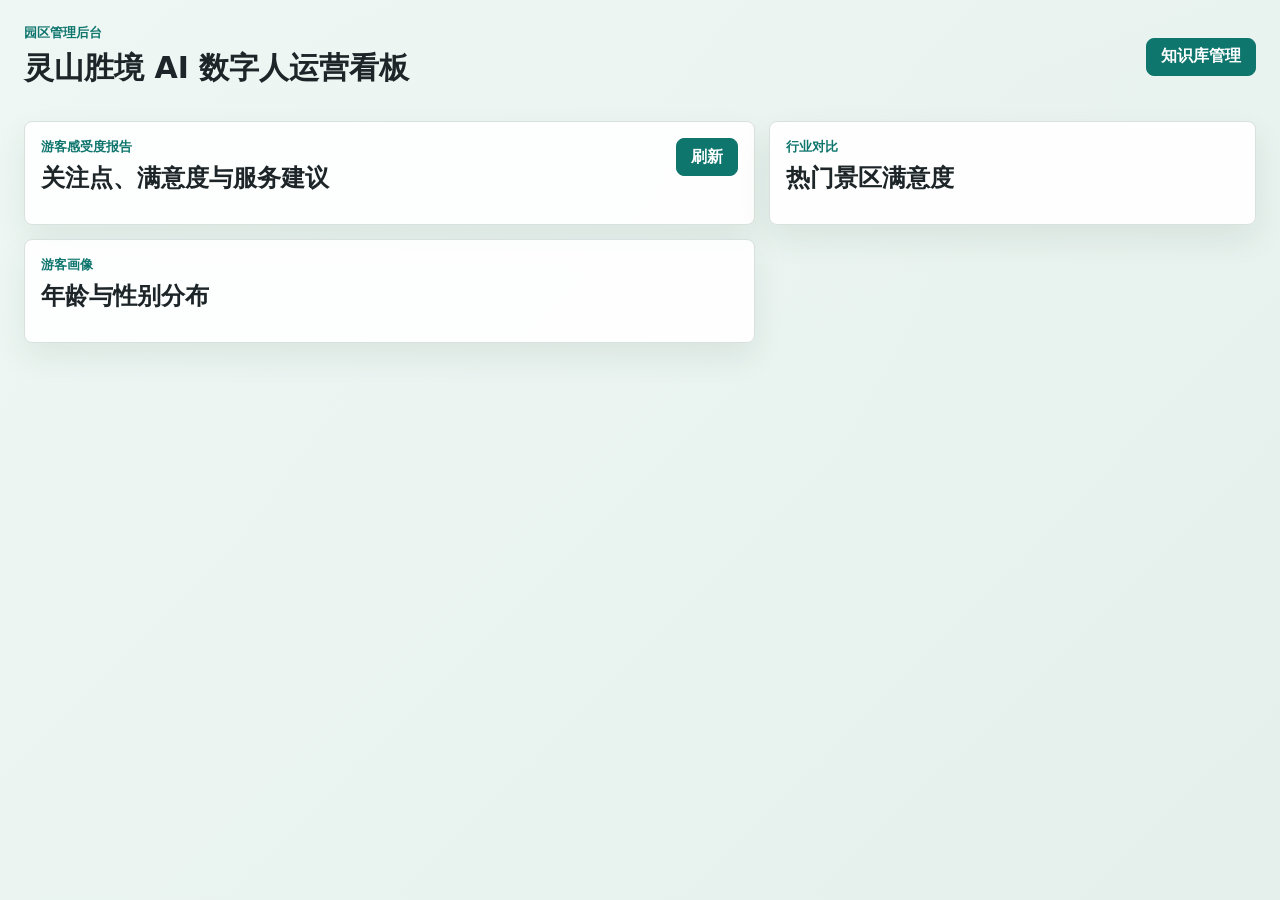
==== src/frontend/admin.html @ b8126a4d "Initial Cyra AI guide demo" ====
<!doctype html>
<html lang="zh-CN">
  <head>
    <meta charset="UTF-8" />
    <meta name="viewport" content="width=device-width, initial-scale=1.0" />
    <title>园区管理后台 · Cyra</title>
    <link rel="stylesheet" href="./styles/admin.css" />
  </head>
  <body>
    <main class="admin-shell">
      <header class="admin-header">
        <div>
          <p>园区管理后台</p>
          <h1>灵山胜境 AI 数字人运营看板</h1>
        </div>
        <nav class="admin-actions" aria-label="后台导航">
          <a id="knowledgeManagementLink" href="./knowledge.html">知识库管理</a>
        </nav>
      </header>

      <section class="metrics-grid" id="metricsGrid"></section>

      <section class="admin-layout">
        <article class="panel large">
          <div class="panel-head">
            <div>
              <p>游客感受度报告</p>
              <h2>关注点、满意度与服务建议</h2>
            </div>
            <button id="refreshButton" type="button">刷新</button>
          </div>
          <div id="reportBox" class="report-box"></div>
        </article>

        <article class="panel">
          <div class="panel-head">
            <div>
              <p>行业对比</p>
              <h2>热门景区满意度</h2>
            </div>
          </div>
          <div id="topAttractions" class="rank-list"></div>
        </article>

        <article class="panel">
          <div class="panel-head">
            <div>
              <p>游客画像</p>
              <h2>年龄与性别分布</h2>
            </div>
          </div>
          <div id="profileBox" class="bars"></div>
        </article>
      </section>
    </main>

    <script type="module" src="./scripts/admin.js"></script>
  </body>
</html>
---- src/frontend/styles/admin.css ----
:root {
  color-scheme: light;
  --ink: #1d2528;
  --muted: #627174;
  --line: #d8e1dd;
  --panel: #ffffff;
  --bg: #eef5f1;
  --accent: #0f766e;
  --accent-2: #a16207;
}

* {
  box-sizing: border-box;
}

body {
  margin: 0;
  min-height: 100vh;
  background:
    linear-gradient(135deg, rgba(238, 247, 243, 0.96), rgba(228, 239, 235, 0.98)),
    radial-gradient(circle at 16% 20%, rgba(15, 118, 110, 0.12), transparent 28%),
    radial-gradient(circle at 80% 12%, rgba(161, 98, 7, 0.12), transparent 30%);
  background-size: cover;
  background-position: center;
  background-attachment: fixed;
  color: var(--ink);
  font-family: "Microsoft YaHei", "PingFang SC", system-ui, sans-serif;
}

.admin-shell {
  width: min(1440px, 100%);
  margin: 0 auto;
  padding: 24px;
}

.admin-header {
  display: flex;
  align-items: center;
  justify-content: space-between;
  gap: 20px;
  margin-bottom: 18px;
}

.admin-header p,
.panel-head p,
.metric-card p {
  margin: 0 0 6px;
  color: var(--accent);
  font-size: 13px;
  font-weight: 800;
}

.admin-header h1,
.panel-head h2 {
  margin: 0;
  letter-spacing: 0;
}

.admin-header h1 {
  font-size: 30px;
}

.admin-header a,
.panel-head button {
  height: 38px;
  display: inline-grid;
  place-items: center;
  padding: 0 14px;
  border: 1px solid var(--accent);
  border-radius: 8px;
  background: var(--accent);
  color: #fff;
  text-decoration: none;
  font: inherit;
  font-weight: 800;
  cursor: pointer;
}

.metrics-grid {
  display: grid;
  grid-template-columns: repeat(5, minmax(0, 1fr));
  gap: 12px;
  margin-bottom: 14px;
}

.metric-card,
.panel {
  border: 1px solid var(--line);
  border-radius: 8px;
  background: rgba(255, 255, 255, 0.9);
  box-shadow: 0 14px 32px rgba(30, 60, 54, 0.08);
}

.metric-card {
  padding: 16px;
}

.metric-card strong {
  display: block;
  margin-bottom: 5px;
  font-size: 28px;
}

.metric-card span,
.knowledge-item span,
.rank-item small,
.focus-grid small {
  color: var(--muted);
  font-size: 12px;
  font-weight: 700;
}

.admin-layout {
  display: grid;
  grid-template-columns: minmax(0, 1.2fr) minmax(320px, 0.8fr);
  gap: 14px;
}

.panel {
  min-width: 0;
  padding: 16px;
}

.panel.large {
  grid-column: span 1;
}

.panel-head {
  display: flex;
  align-items: flex-start;
  justify-content: space-between;
  gap: 12px;
  margin-bottom: 14px;
}

.report-box .summary {
  margin: 0 0 14px;
  color: var(--muted);
  line-height: 1.7;
}

.focus-grid {
  display: grid;
  grid-template-columns: repeat(3, minmax(0, 1fr));
  gap: 10px;
}

.focus-grid div {
  padding: 12px;
  border: 1px solid var(--line);
  border-radius: 8px;
  background: #f8fbf9;
}

.focus-grid span,
.focus-grid strong,
.focus-grid small {
  display: block;
}

.focus-grid strong {
  margin: 8px 0 4px;
  color: var(--accent);
  font-size: 26px;
}

h3 {
  margin: 16px 0 8px;
}

ul {
  margin: 0 0 14px;
  padding-left: 20px;
  line-height: 1.8;
}

.rank-list,
.bars {
  display: grid;
  gap: 10px;
}

.rank-item {
  display: grid;
  grid-template-columns: 30px minmax(0, 1fr);
  gap: 10px;
  align-items: start;
}

.rank-item > span {
  width: 30px;
  height: 30px;
  display: grid;
  place-items: center;
  border-radius: 50%;
  background: rgba(15, 118, 110, 0.12);
  color: var(--accent);
  font-weight: 900;
}

.rank-item strong,
.rank-item small {
  display: block;
}

.bar-row {
  display: grid;
  grid-template-columns: 72px minmax(0, 1fr) 54px;
  gap: 10px;
  align-items: center;
  font-size: 13px;
}

.bar-row div {
  height: 10px;
  overflow: hidden;
  border-radius: 999px;
  background: #e4ece8;
}

.bar-row i {
  height: 100%;
  display: block;
  border-radius: inherit;
  background: var(--accent-2);
}

@media (max-width: 980px) {
  .metrics-grid,
  .admin-layout,
  .focus-grid {
    grid-template-columns: 1fr;
  }
}
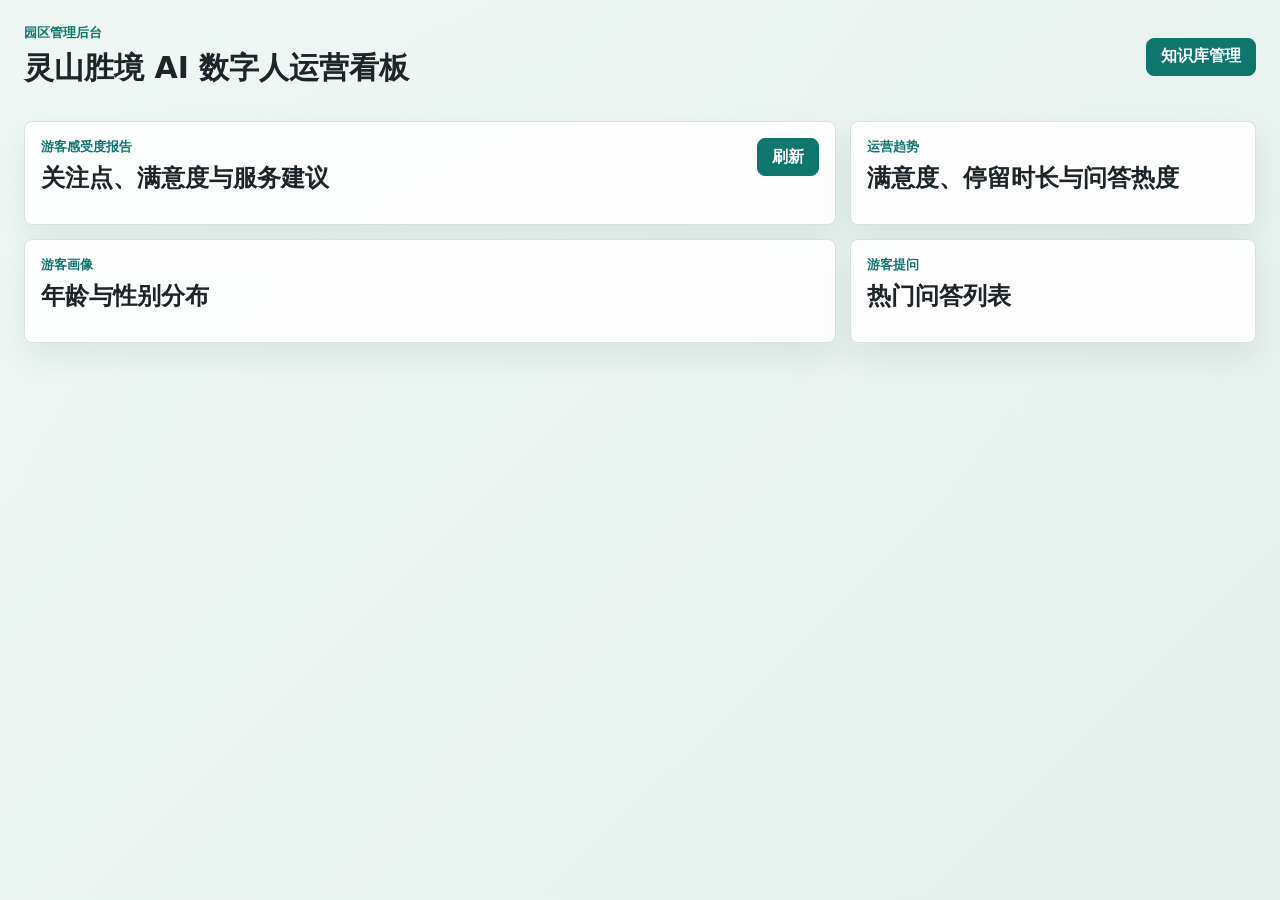
==== commit a9c8ab41: "Update Cyra dashboard and backend integrations" ====
--- a/src/frontend/admin.html
+++ b/src/frontend/admin.html
@@ -35,11 +35,11 @@
         <article class="panel">
           <div class="panel-head">
             <div>
-              <p>行业对比</p>
-              <h2>热门景区满意度</h2>
+              <p>运营趋势</p>
+              <h2>满意度、停留时长与问答热度</h2>
             </div>
           </div>
-          <div id="topAttractions" class="rank-list"></div>
+          <div id="trendChart" class="trend-chart"></div>
         </article>
 
         <article class="panel">
@@ -51,6 +51,16 @@
           </div>
           <div id="profileBox" class="bars"></div>
         </article>
+
+        <article class="panel">
+          <div class="panel-head">
+            <div>
+              <p>游客提问</p>
+              <h2>热门问答列表</h2>
+            </div>
+          </div>
+          <div id="frequentQuestionsPanel" class="rank-list"></div>
+        </article>
       </section>
     </main>
 
--- a/src/frontend/styles/admin.css
+++ b/src/frontend/styles/admin.css
@@ -112,8 +112,9 @@
 
 .admin-layout {
   display: grid;
-  grid-template-columns: minmax(0, 1.2fr) minmax(320px, 0.8fr);
+  grid-template-columns: minmax(0, 1.5fr) minmax(320px, 0.75fr);
   gap: 14px;
+  align-items: start;
 }
 
 .panel {
@@ -164,6 +165,48 @@
   font-size: 26px;
 }
 
+.report-insights {
+  display: grid;
+  grid-template-columns: repeat(4, minmax(0, 1fr));
+  gap: 10px;
+  margin-top: 16px;
+}
+
+.report-insights div {
+  min-width: 0;
+  padding: 12px;
+  border: 1px solid var(--line);
+  border-radius: 8px;
+  background: #f8fbf9;
+}
+
+.report-insights span,
+.report-insights strong,
+.report-insights small {
+  display: block;
+}
+
+.report-insights span {
+  color: var(--muted);
+  font-size: 12px;
+  font-weight: 800;
+}
+
+.report-insights strong {
+  margin: 6px 0 3px;
+  overflow: hidden;
+  color: var(--ink);
+  font-size: 17px;
+  text-overflow: ellipsis;
+  white-space: nowrap;
+}
+
+.report-insights small {
+  color: var(--muted);
+  font-size: 12px;
+  font-weight: 700;
+}
+
 h3 {
   margin: 16px 0 8px;
 }
@@ -178,6 +221,74 @@
 .bars {
   display: grid;
   gap: 10px;
+}
+
+#frequentQuestionsPanel {
+  max-height: 260px;
+  overflow: auto;
+}
+
+.trend-chart {
+  display: grid;
+  gap: 14px;
+}
+
+.trend-summary {
+  display: grid;
+  grid-template-columns: 1fr;
+  gap: 10px;
+}
+
+.trend-card {
+  min-width: 0;
+  padding: 9px 10px;
+  border: 1px solid var(--line);
+  border-radius: 8px;
+  background: #f8fbf9;
+}
+
+.trend-card span,
+.trend-card strong {
+  display: block;
+}
+
+.trend-card span {
+  color: var(--muted);
+  font-size: 12px;
+  font-weight: 800;
+}
+
+.trend-card strong {
+  margin-top: 6px;
+  font-size: 17px;
+}
+
+.trend-chart svg {
+  width: 100%;
+  min-height: 150px;
+  overflow: visible;
+}
+
+.trend-chart line {
+  stroke: var(--line);
+  stroke-width: 1;
+}
+
+.trend-chart text {
+  fill: var(--muted);
+  font-size: 12px;
+  font-weight: 800;
+}
+
+.empty-state {
+  margin: 0;
+  padding: 16px;
+  border: 1px dashed var(--line);
+  border-radius: 8px;
+  color: var(--muted);
+  font-size: 13px;
+  font-weight: 700;
+  text-align: center;
 }
 
 .rank-item {
@@ -228,7 +339,9 @@
 @media (max-width: 980px) {
   .metrics-grid,
   .admin-layout,
-  .focus-grid {
+  .focus-grid,
+  .report-insights,
+  .trend-summary {
     grid-template-columns: 1fr;
   }
 }
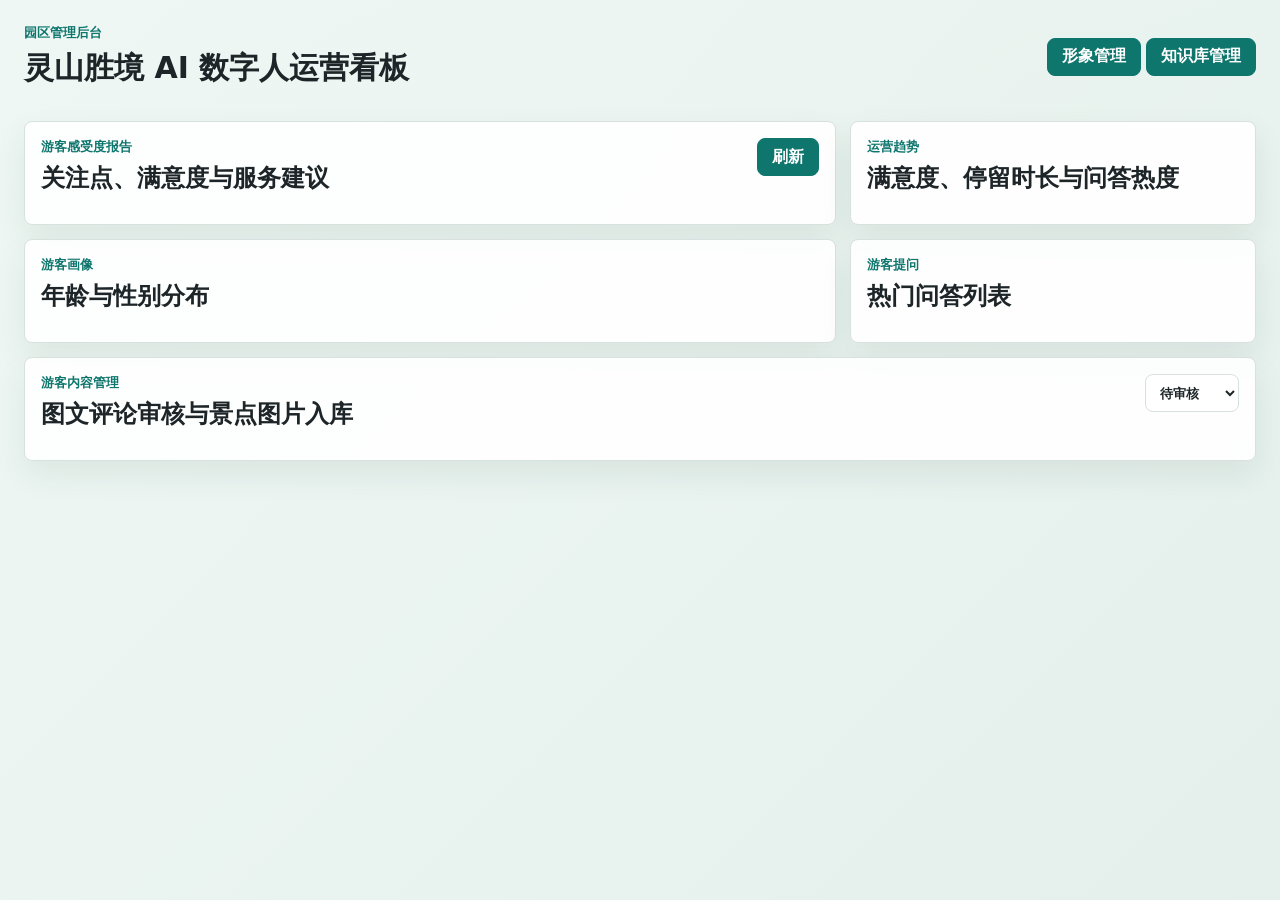
==== commit 0ac4eb53: "Prepare source-only GitHub upload" ====
--- a/src/frontend/admin.html
+++ b/src/frontend/admin.html
@@ -14,6 +14,7 @@
           <h1>灵山胜境 AI 数字人运营看板</h1>
         </div>
         <nav class="admin-actions" aria-label="后台导航">
+          <a id="avatarManagementLink" href="./avatar.html">形象管理</a>
           <a id="knowledgeManagementLink" href="./knowledge.html">知识库管理</a>
         </nav>
       </header>
@@ -61,6 +62,22 @@
           </div>
           <div id="frequentQuestionsPanel" class="rank-list"></div>
         </article>
+
+        <article class="panel comment-moderation-panel">
+          <div class="panel-head">
+            <div>
+              <p>游客内容管理</p>
+              <h2>图文评论审核与景点图片入库</h2>
+            </div>
+            <select id="commentStatusFilter" aria-label="筛选评论状态">
+              <option value="">全部状态</option>
+              <option value="pending" selected>待审核</option>
+              <option value="approved">已通过</option>
+              <option value="rejected">已拒绝</option>
+            </select>
+          </div>
+          <div id="commentModerationList" class="comment-moderation-list"></div>
+        </article>
       </section>
     </main>
 
--- a/src/frontend/styles/admin.css
+++ b/src/frontend/styles/admin.css
@@ -126,6 +126,61 @@
   grid-column: span 1;
 }
 
+.comment-moderation-panel {
+  grid-column: 1 / -1;
+}
+
+#commentStatusFilter {
+  min-height: 38px;
+  padding: 0 10px;
+  border: 1px solid var(--line);
+  border-radius: 8px;
+  background: #fff;
+  color: var(--ink);
+  font-weight: 800;
+}
+
+.comment-moderation-list {
+  display: grid;
+  grid-template-columns: repeat(auto-fit, minmax(300px, 1fr));
+  gap: 12px;
+}
+
+.comment-review-card {
+  min-width: 0;
+  overflow: hidden;
+  border: 1px solid var(--line);
+  border-radius: 8px;
+  background: #f8fbf9;
+}
+
+.comment-review-card > img,
+.comment-no-photo {
+  width: 100%;
+  height: 180px;
+  display: grid;
+  place-items: center;
+  object-fit: cover;
+  background: #e8efec;
+  color: var(--muted);
+  font-weight: 800;
+}
+
+.comment-review-body { padding: 12px; }
+.comment-review-body p { margin: 10px 0; line-height: 1.55; }
+.comment-review-body small { color: var(--muted); }
+.comment-review-meta { display: flex; justify-content: space-between; gap: 8px; }
+.comment-review-meta span { padding: 3px 7px; border-radius: 999px; font-size: 11px; font-weight: 900; }
+.status-pending { background: #fef3c7; color: #92400e; }
+.status-approved { background: #d1fae5; color: #065f46; }
+.status-rejected { background: #fee2e2; color: #991b1b; }
+.comment-review-actions { display: flex; flex-wrap: wrap; gap: 7px; margin-top: 12px; }
+.comment-review-actions button { min-height: 34px; padding: 0 10px; border: 0; border-radius: 7px; background: var(--accent); color: white; font-weight: 800; cursor: pointer; }
+.comment-review-actions button.secondary { background: #64748b; }
+.comment-review-actions button.gallery { background: var(--accent-2); }
+.comment-review-actions button.danger { background: #b91c1c; }
+.gallery-mark { align-self: center; color: var(--accent-2); font-size: 12px; font-weight: 900; }
+
 .panel-head {
   display: flex;
   align-items: flex-start;
